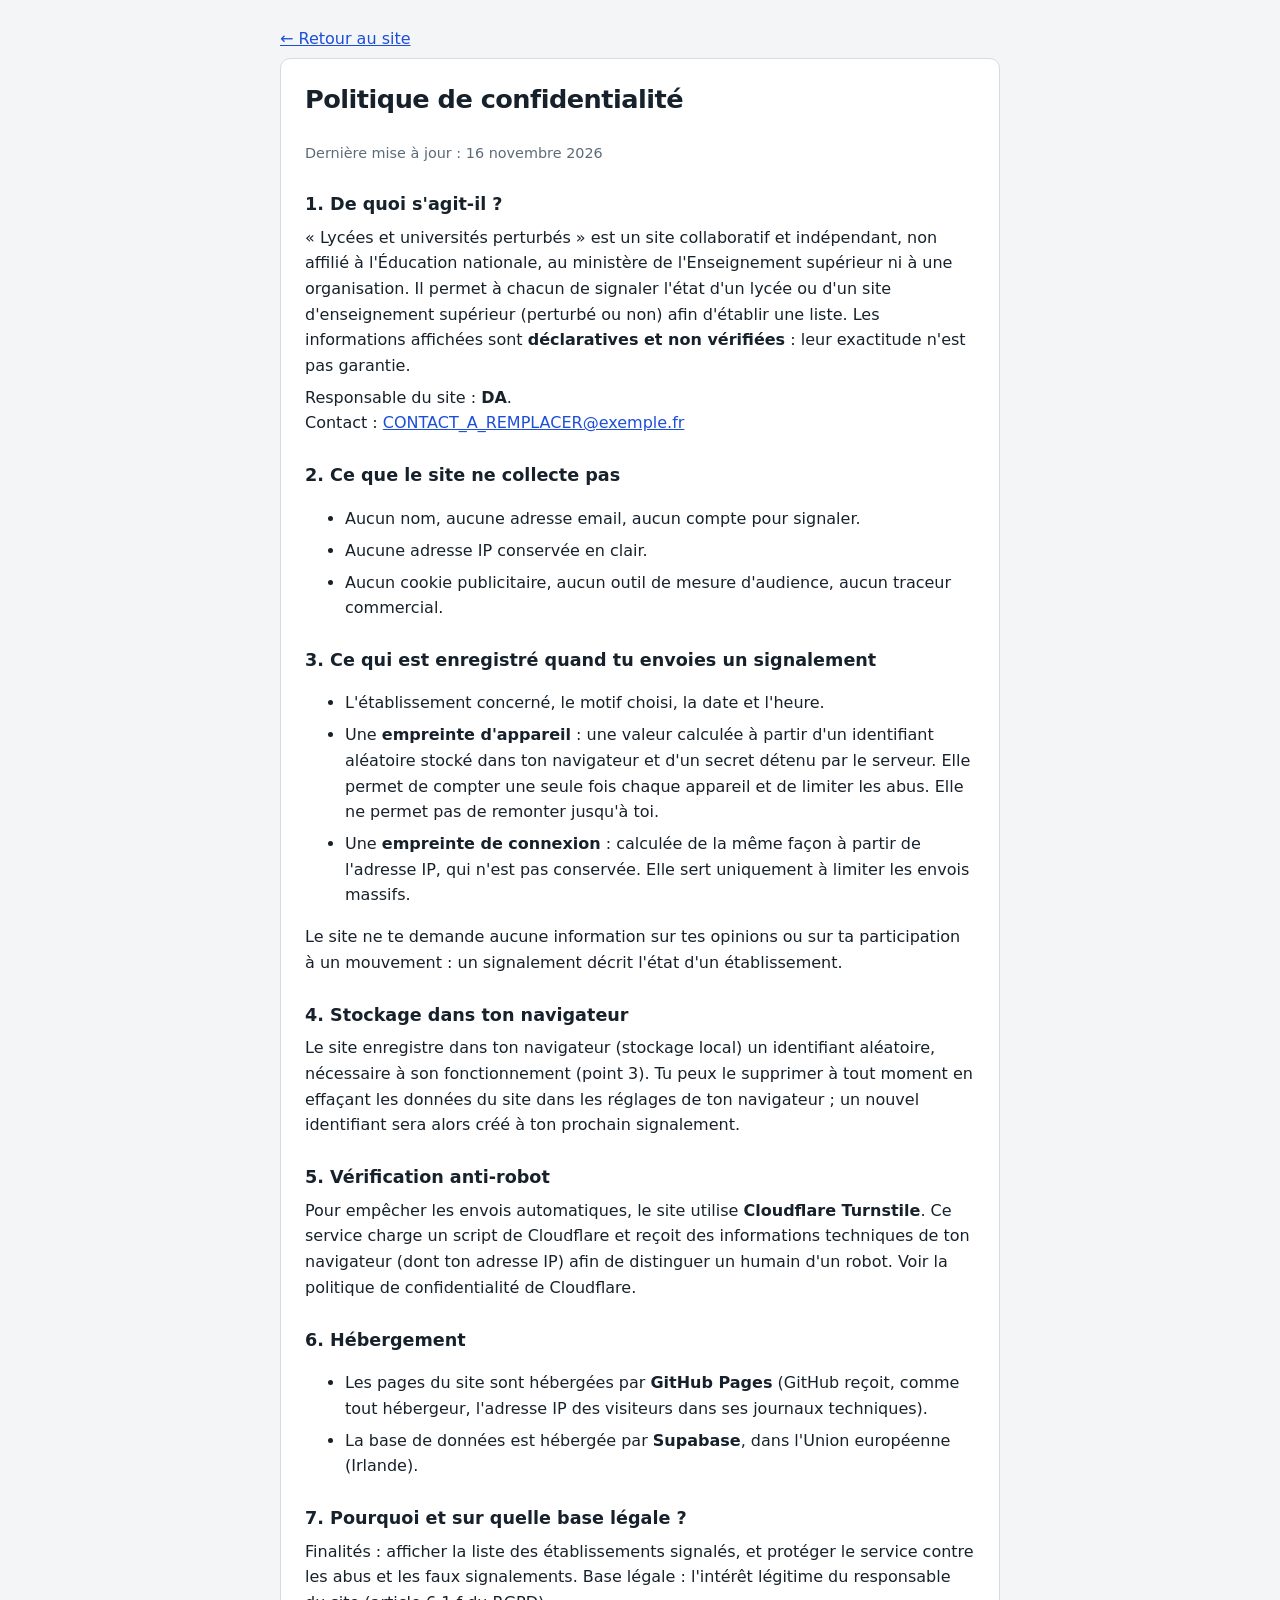
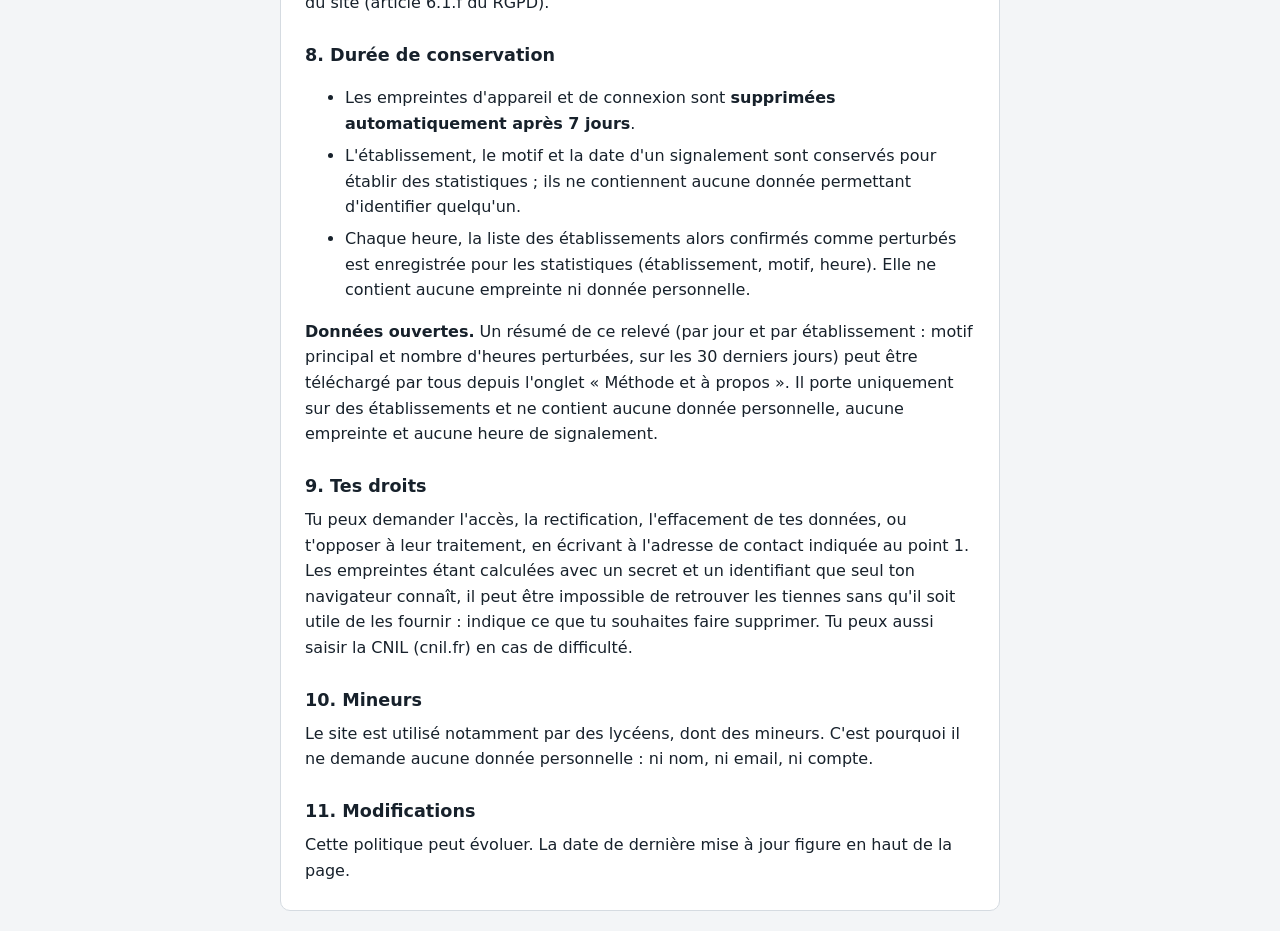
==== confidentialite.html @ 7443cd6a "Add files via upload" ====
<!DOCTYPE html>
<html lang="fr">
<head>
<meta charset="utf-8">
<meta name="viewport" content="width=device-width, initial-scale=1">
<title>Politique de confidentialité – Lycées et universités perturbés</title>
<style>
  :root { --fond: #f3f5f7; --carte: #ffffff; --encre: #17212b; --discret: #5d6b78; --trait: #d5dbe1; --accent: #1d4ed8; }
  * { box-sizing: border-box; }
  body { margin: 0; background: var(--fond); color: var(--encre);
         font: 16px/1.6 system-ui, -apple-system, "Segoe UI", sans-serif; }
  main { max-width: 760px; margin: 0 auto; padding: 1.25rem; }
  article { background: var(--carte); border: 1px solid var(--trait); border-radius: 10px; padding: 1.25rem 1.5rem; }
  h1 { margin-top: 0; font-size: 1.6rem; letter-spacing: -0.02em; }
  h2 { font-size: 1.1rem; margin: 1.6rem 0 .4rem; }
  p, li { margin: .4rem 0; }
  .maj { color: var(--discret); font-size: .9rem; }
  a { color: var(--accent); }
</style>
</head>
<body>
<main>
<p><a href="index.html">← Retour au site</a></p>
<article>
  <h1>Politique de confidentialité</h1>
  <p class="maj">Dernière mise à jour : 16 novembre 2026</p>

  <h2>1. De quoi s'agit-il ?</h2>
  <p>« Lycées et universités perturbés » est un site collaboratif et indépendant, non affilié à l'Éducation nationale, au ministère de l'Enseignement supérieur ni à une organisation. Il permet à chacun de signaler l'état d'un lycée ou d'un site d'enseignement supérieur (perturbé ou non) afin d'établir une liste. Les informations affichées sont <strong>déclaratives et non vérifiées</strong> : leur exactitude n'est pas garantie.</p>
  <p>Responsable du site : <strong>DA</strong>.<br>
  Contact : <a href="mailto:CONTACT_A_REMPLACER@exemple.fr">CONTACT_A_REMPLACER@exemple.fr</a></p>

  <h2>2. Ce que le site ne collecte pas</h2>
  <ul>
    <li>Aucun nom, aucune adresse email, aucun compte pour signaler.</li>
    <li>Aucune adresse IP conservée en clair.</li>
    <li>Aucun cookie publicitaire, aucun outil de mesure d'audience, aucun traceur commercial.</li>
  </ul>

  <h2>3. Ce qui est enregistré quand tu envoies un signalement</h2>
  <ul>
    <li>L'établissement concerné, le motif choisi, la date et l'heure.</li>
    <li>Une <strong>empreinte d'appareil</strong> : une valeur calculée à partir d'un identifiant aléatoire stocké dans ton navigateur et d'un secret détenu par le serveur. Elle permet de compter une seule fois chaque appareil et de limiter les abus. Elle ne permet pas de remonter jusqu'à toi.</li>
    <li>Une <strong>empreinte de connexion</strong> : calculée de la même façon à partir de l'adresse IP, qui n'est pas conservée. Elle sert uniquement à limiter les envois massifs.</li>
  </ul>
  <p>Le site ne te demande aucune information sur tes opinions ou sur ta participation à un mouvement : un signalement décrit l'état d'un établissement.</p>

  <h2>4. Stockage dans ton navigateur</h2>
  <p>Le site enregistre dans ton navigateur (stockage local) un identifiant aléatoire, nécessaire à son fonctionnement (point 3). Tu peux le supprimer à tout moment en effaçant les données du site dans les réglages de ton navigateur ; un nouvel identifiant sera alors créé à ton prochain signalement.</p>

  <h2>5. Vérification anti-robot</h2>
  <p>Pour empêcher les envois automatiques, le site utilise <strong>Cloudflare Turnstile</strong>. Ce service charge un script de Cloudflare et reçoit des informations techniques de ton navigateur (dont ton adresse IP) afin de distinguer un humain d'un robot. Voir la politique de confidentialité de Cloudflare.</p>

  <h2>6. Hébergement</h2>
  <ul>
    <li>Les pages du site sont hébergées par <strong>GitHub Pages</strong> (GitHub reçoit, comme tout hébergeur, l'adresse IP des visiteurs dans ses journaux techniques).</li>
    <li>La base de données est hébergée par <strong>Supabase</strong>, dans l'Union européenne (Irlande).</li>
  </ul>

  <h2>7. Pourquoi et sur quelle base légale ?</h2>
  <p>Finalités : afficher la liste des établissements signalés, et protéger le service contre les abus et les faux signalements. Base légale : l'intérêt légitime du responsable du site (article 6.1.f du RGPD).</p>

  <h2>8. Durée de conservation</h2>
  <ul>
    <li>Les empreintes d'appareil et de connexion sont <strong>supprimées automatiquement après 7 jours</strong>.</li>
    <li>L'établissement, le motif et la date d'un signalement sont conservés pour établir des statistiques ; ils ne contiennent aucune donnée permettant d'identifier quelqu'un.</li>
    <li>Chaque heure, la liste des établissements alors confirmés comme perturbés est enregistrée pour les statistiques (établissement, motif, heure). Elle ne contient aucune empreinte ni donnée personnelle.</li>
  </ul>
  <p><strong>Données ouvertes.</strong> Un résumé de ce relevé (par jour et par établissement : motif principal et nombre d'heures perturbées, sur les 30 derniers jours) peut être téléchargé par tous depuis l'onglet « Méthode et à propos ». Il porte uniquement sur des établissements et ne contient aucune donnée personnelle, aucune empreinte et aucune heure de signalement.</p>

  <h2>9. Tes droits</h2>
  <p>Tu peux demander l'accès, la rectification, l'effacement de tes données, ou t'opposer à leur traitement, en écrivant à l'adresse de contact indiquée au point 1. Les empreintes étant calculées avec un secret et un identifiant que seul ton navigateur connaît, il peut être impossible de retrouver les tiennes sans qu'il soit utile de les fournir : indique ce que tu souhaites faire supprimer. Tu peux aussi saisir la CNIL (cnil.fr) en cas de difficulté.</p>

  <h2>10. Mineurs</h2>
  <p>Le site est utilisé notamment par des lycéens, dont des mineurs. C'est pourquoi il ne demande aucune donnée personnelle : ni nom, ni email, ni compte.</p>

  <h2>11. Modifications</h2>
  <p>Cette politique peut évoluer. La date de dernière mise à jour figure en haut de la page.</p>
</article>
</main>
</body>
</html>
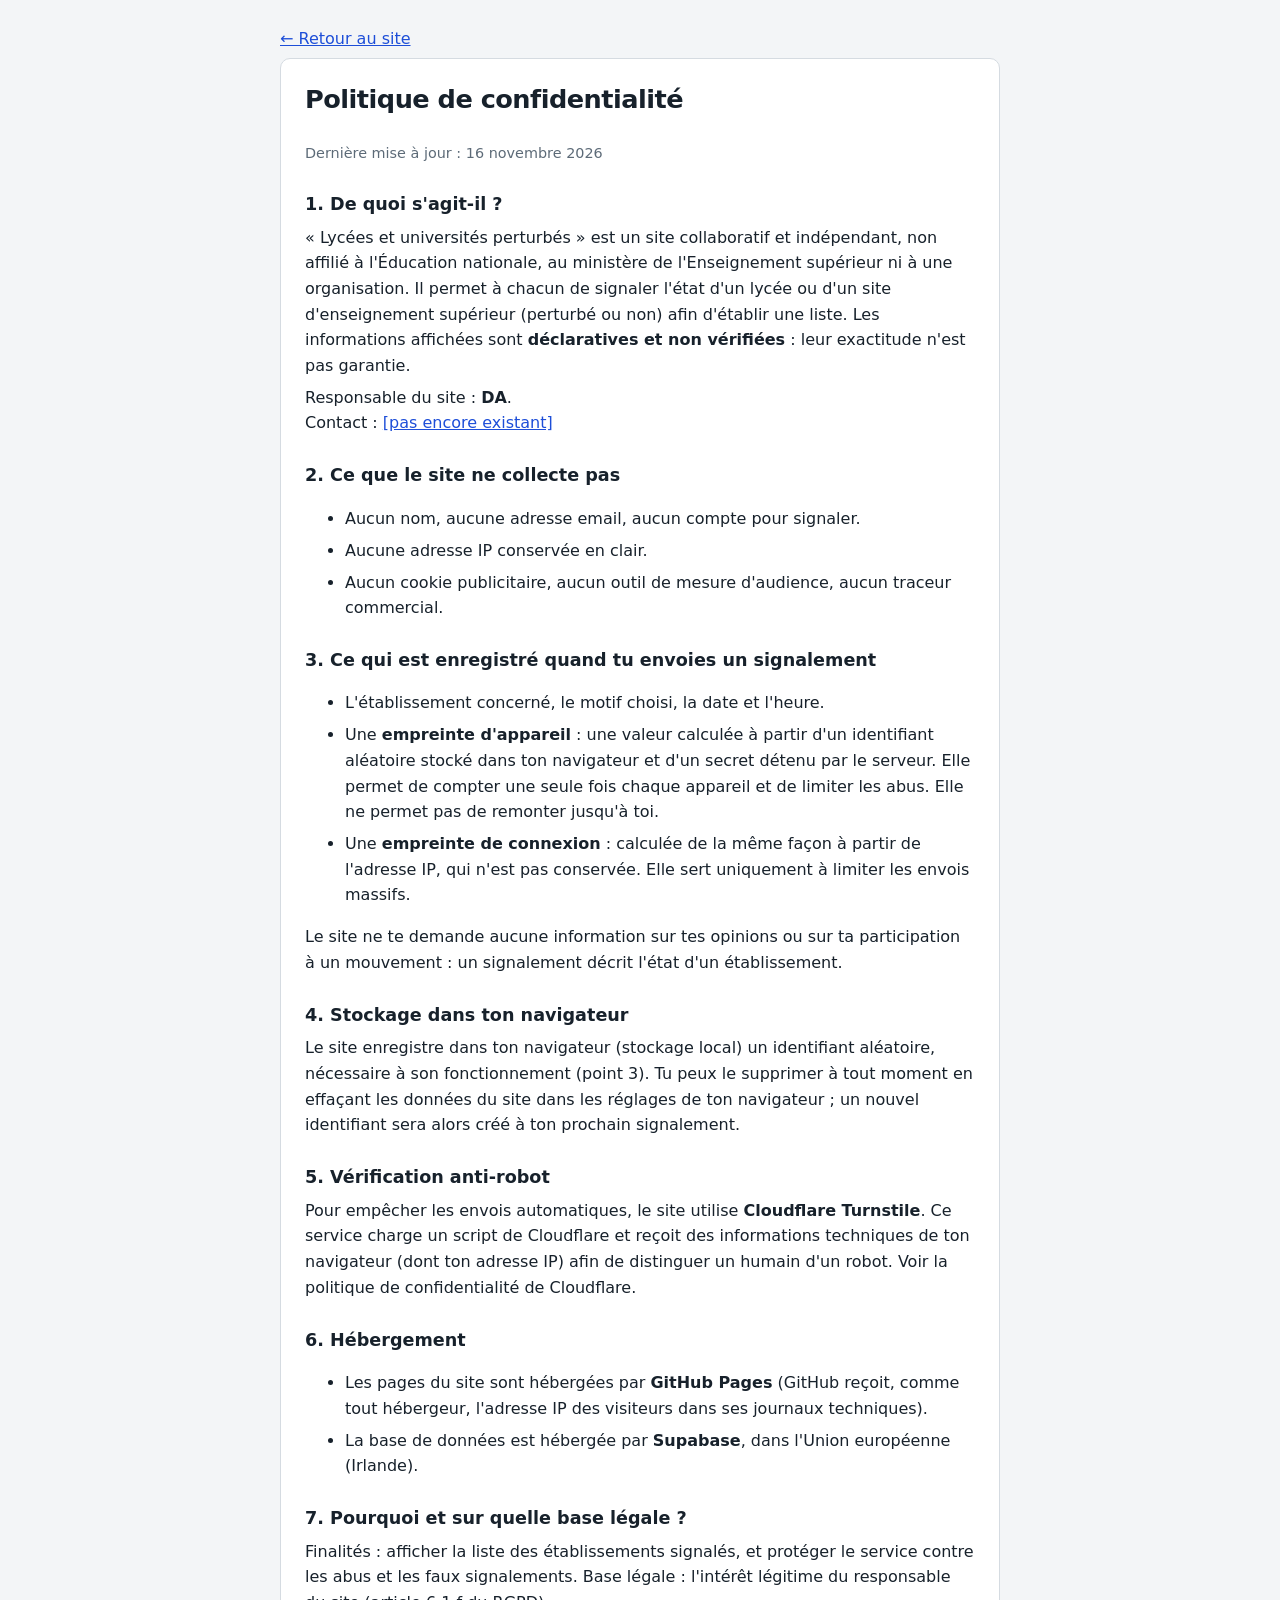
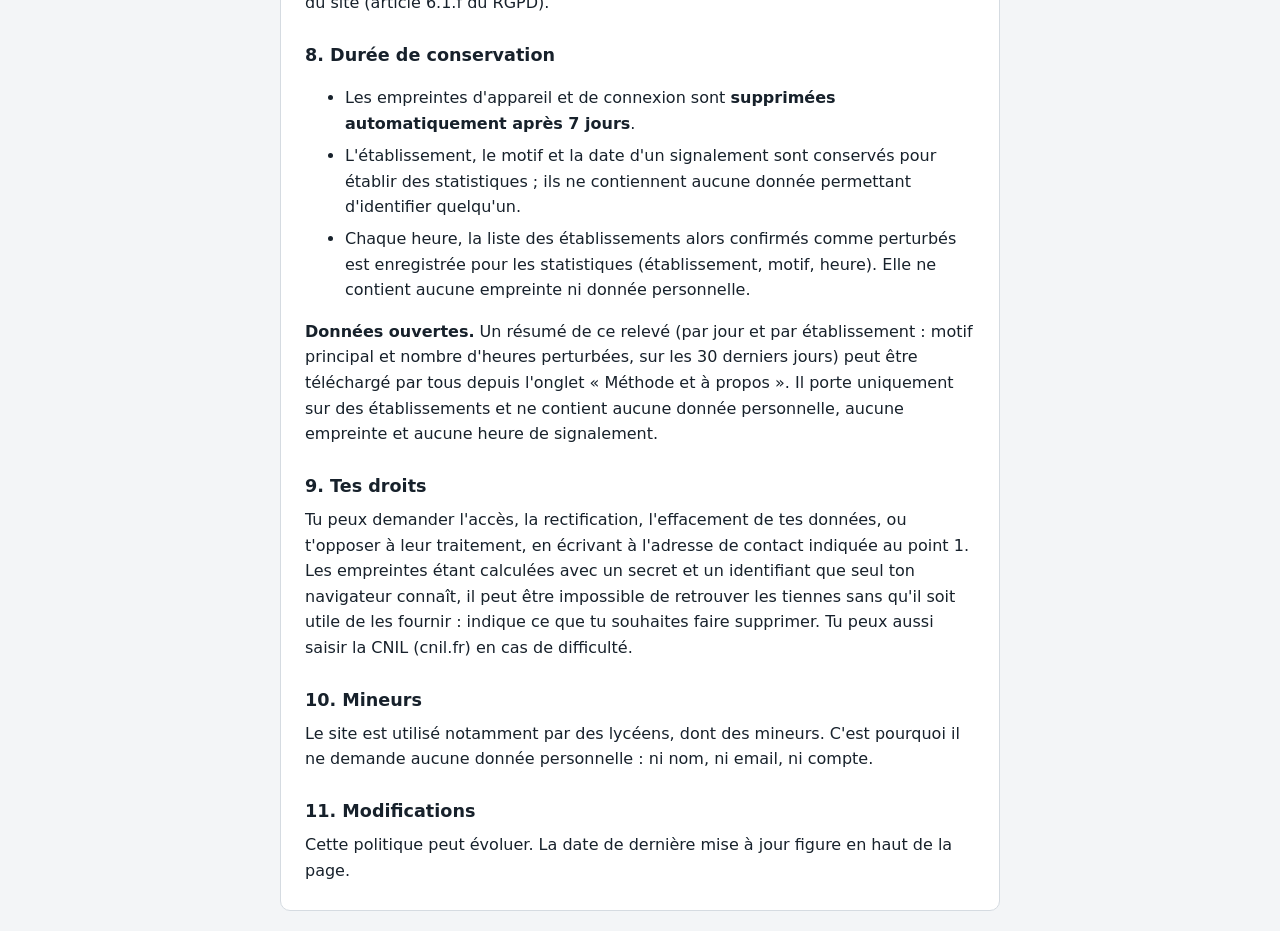
==== commit 4afa9efb: "Update confidentialite.html" ====
--- a/confidentialite.html
+++ b/confidentialite.html
@@ -28,7 +28,7 @@
   <h2>1. De quoi s'agit-il ?</h2>
   <p>« Lycées et universités perturbés » est un site collaboratif et indépendant, non affilié à l'Éducation nationale, au ministère de l'Enseignement supérieur ni à une organisation. Il permet à chacun de signaler l'état d'un lycée ou d'un site d'enseignement supérieur (perturbé ou non) afin d'établir une liste. Les informations affichées sont <strong>déclaratives et non vérifiées</strong> : leur exactitude n'est pas garantie.</p>
   <p>Responsable du site : <strong>DA</strong>.<br>
-  Contact : <a href="mailto:CONTACT_A_REMPLACER@exemple.fr">CONTACT_A_REMPLACER@exemple.fr</a></p>
+  Contact : <a href="mailto:CONTACT_A_REMPLACER@exemple.fr">[pas encore existant]</a></p>
 
   <h2>2. Ce que le site ne collecte pas</h2>
   <ul>
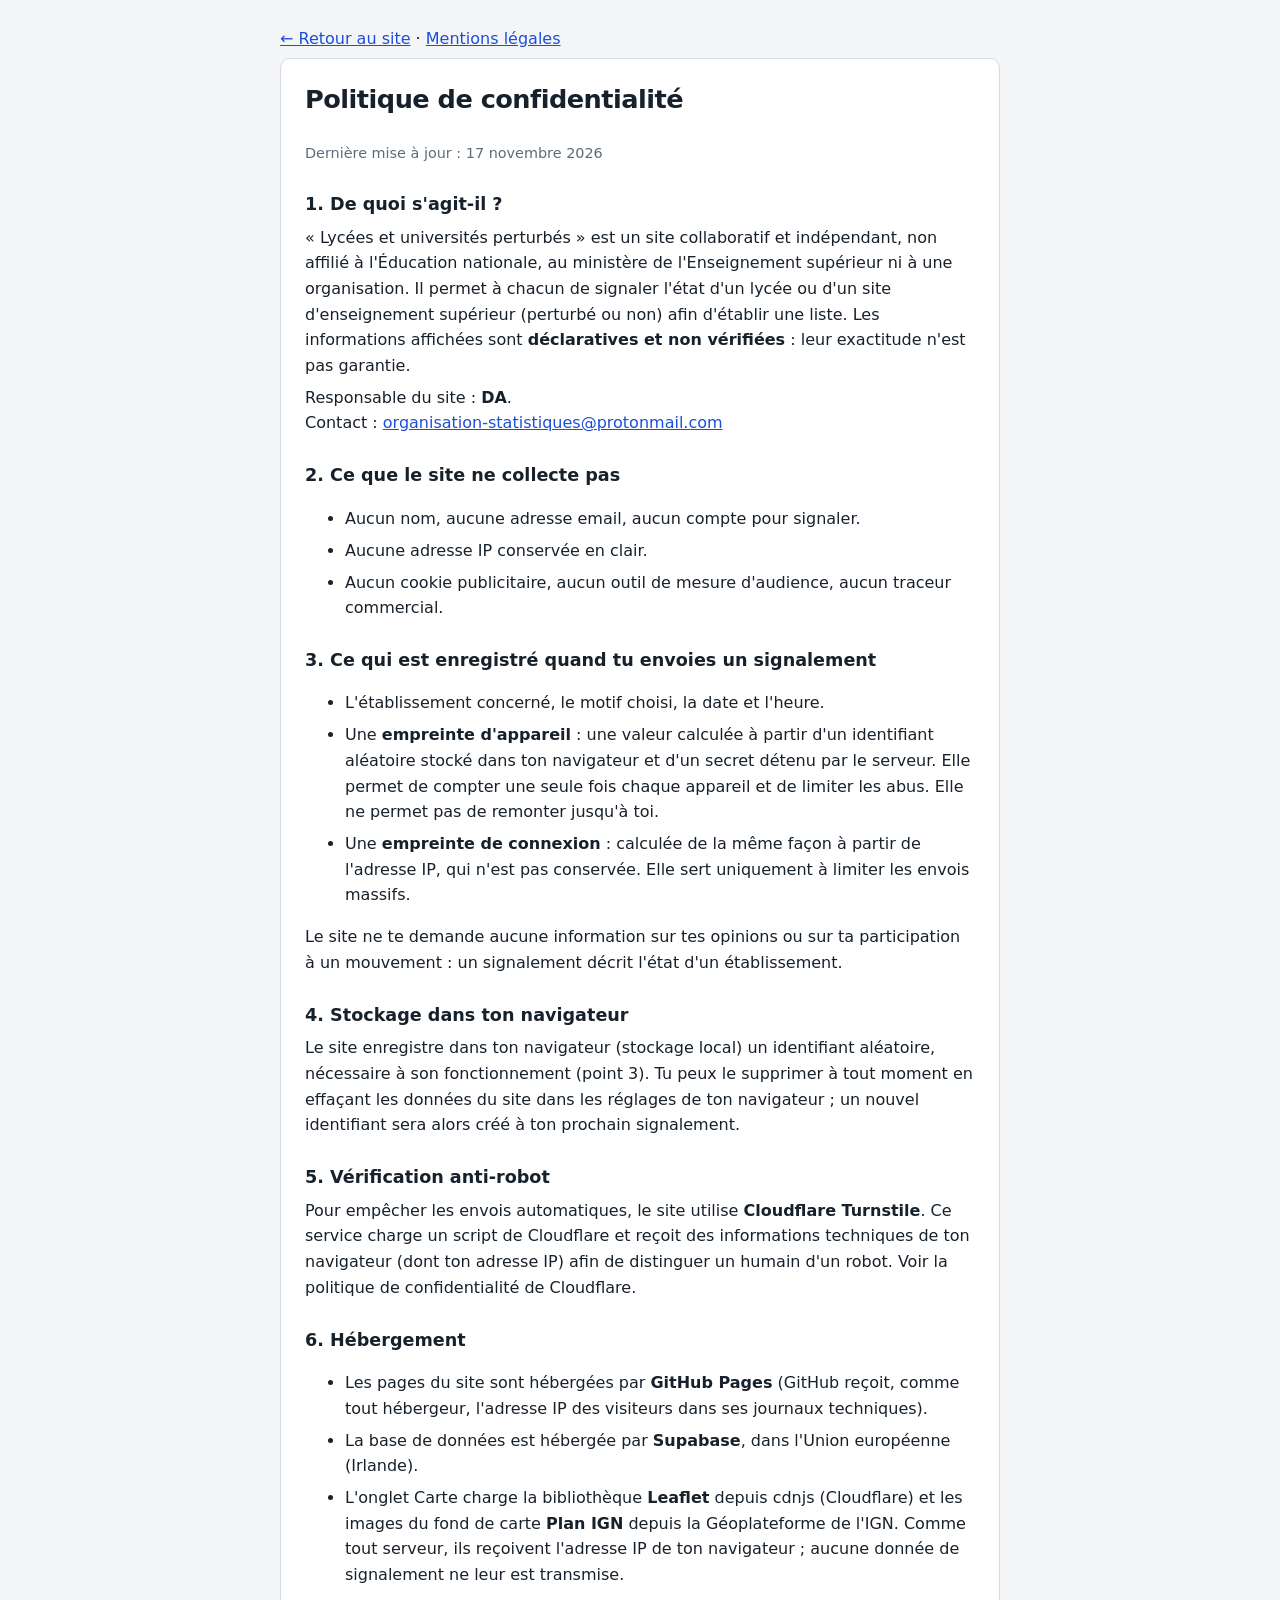
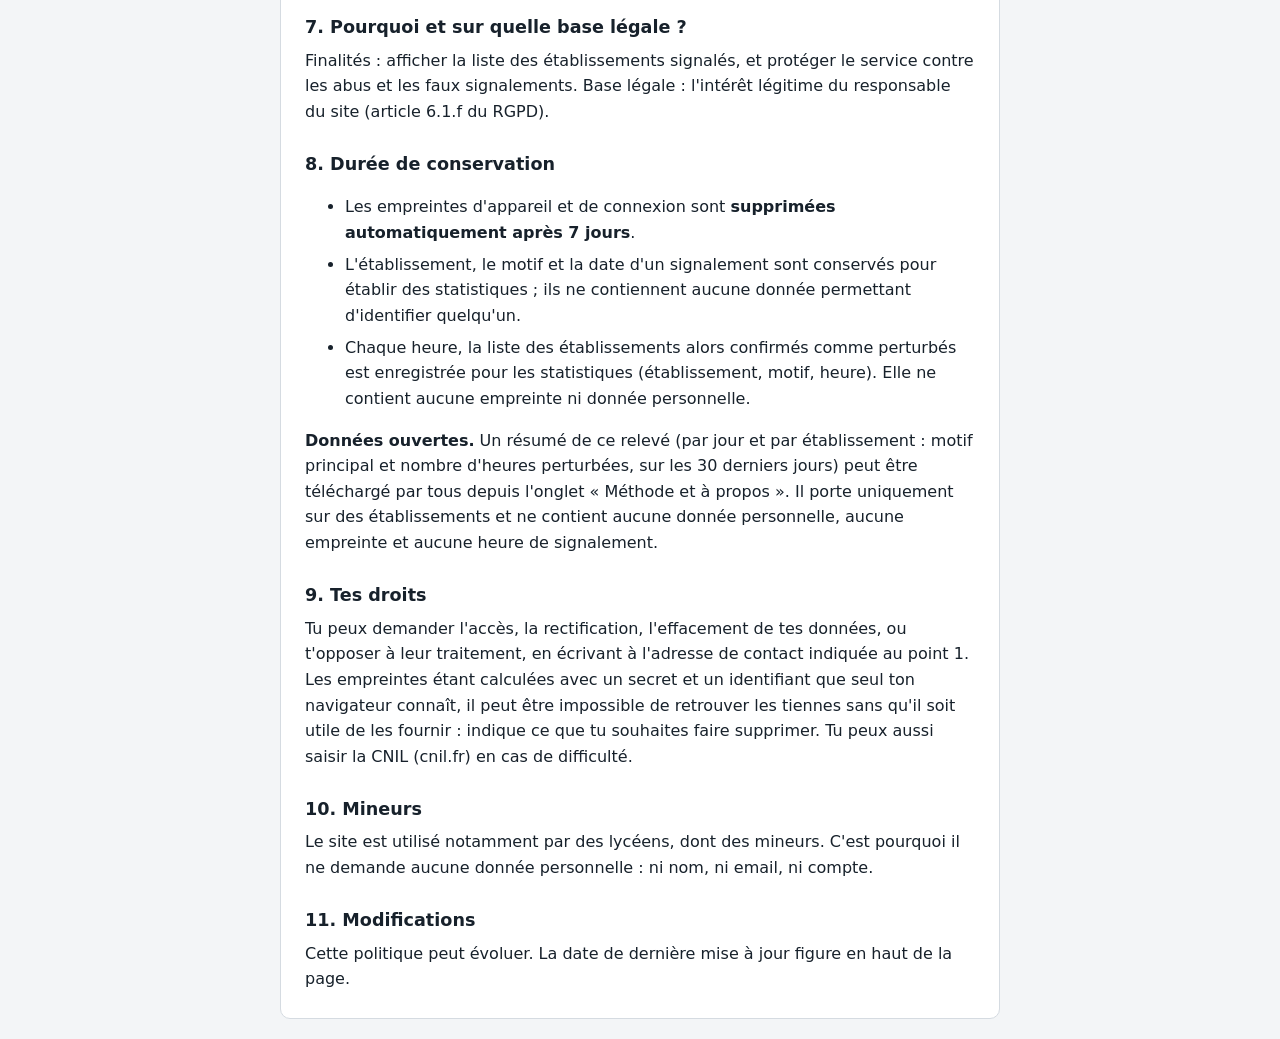
==== commit a3ce9fe0: "Add files via upload" ====
--- a/confidentialite.html
+++ b/confidentialite.html
@@ -20,15 +20,15 @@
 </head>
 <body>
 <main>
-<p><a href="index.html">← Retour au site</a></p>
+<p><a href="index.html">← Retour au site</a> · <a href="mentions-legales.html">Mentions légales</a></p>
 <article>
   <h1>Politique de confidentialité</h1>
-  <p class="maj">Dernière mise à jour : 16 novembre 2026</p>
+  <p class="maj">Dernière mise à jour : 17 novembre 2026</p>
 
   <h2>1. De quoi s'agit-il ?</h2>
   <p>« Lycées et universités perturbés » est un site collaboratif et indépendant, non affilié à l'Éducation nationale, au ministère de l'Enseignement supérieur ni à une organisation. Il permet à chacun de signaler l'état d'un lycée ou d'un site d'enseignement supérieur (perturbé ou non) afin d'établir une liste. Les informations affichées sont <strong>déclaratives et non vérifiées</strong> : leur exactitude n'est pas garantie.</p>
   <p>Responsable du site : <strong>DA</strong>.<br>
-  Contact : <a href="mailto:CONTACT_A_REMPLACER@exemple.fr">[pas encore existant]</a></p>
+  Contact : <a href="mailto:organisation-statistiques@protonmail.com">organisation-statistiques@protonmail.com</a></p>
 
   <h2>2. Ce que le site ne collecte pas</h2>
   <ul>
@@ -55,6 +55,7 @@
   <ul>
     <li>Les pages du site sont hébergées par <strong>GitHub Pages</strong> (GitHub reçoit, comme tout hébergeur, l'adresse IP des visiteurs dans ses journaux techniques).</li>
     <li>La base de données est hébergée par <strong>Supabase</strong>, dans l'Union européenne (Irlande).</li>
+    <li>L'onglet Carte charge la bibliothèque <strong>Leaflet</strong> depuis cdnjs (Cloudflare) et les images du fond de carte <strong>Plan IGN</strong> depuis la Géoplateforme de l'IGN. Comme tout serveur, ils reçoivent l'adresse IP de ton navigateur ; aucune donnée de signalement ne leur est transmise.</li>
   </ul>
 
   <h2>7. Pourquoi et sur quelle base légale ?</h2>
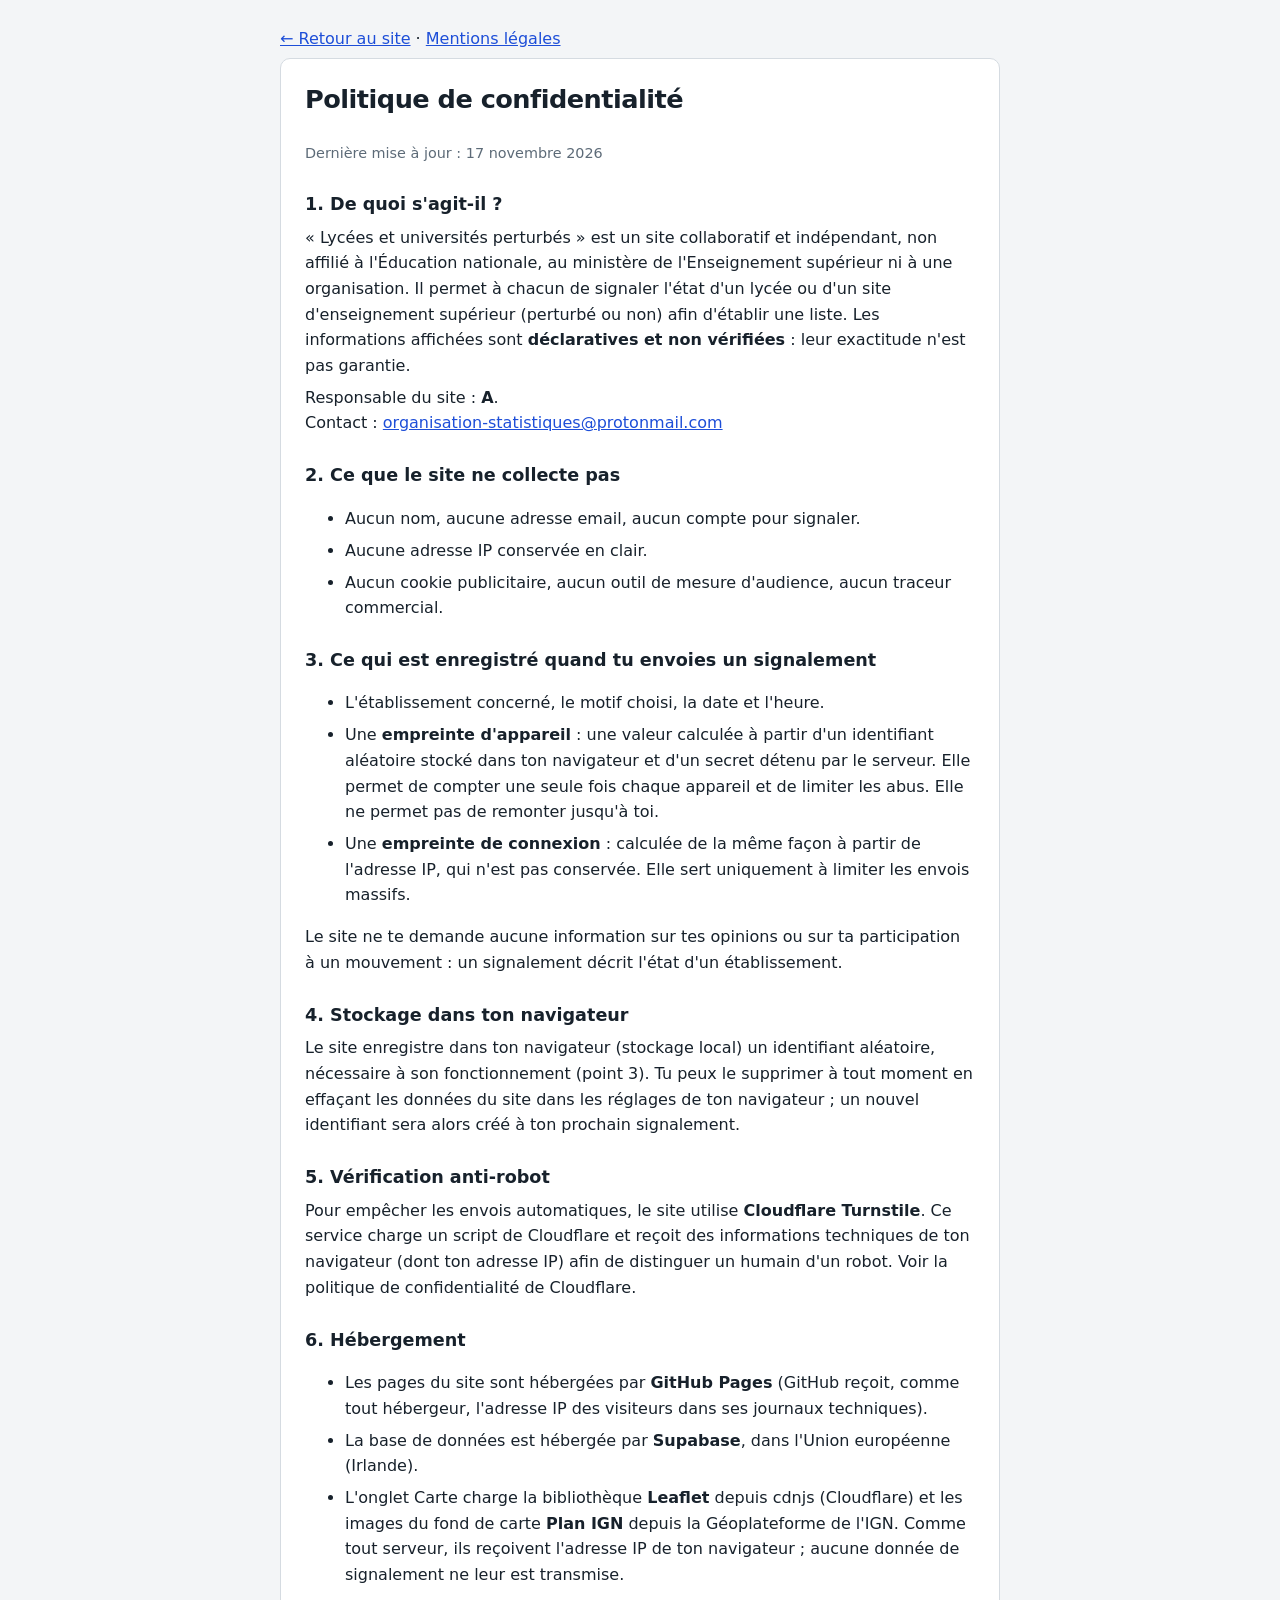
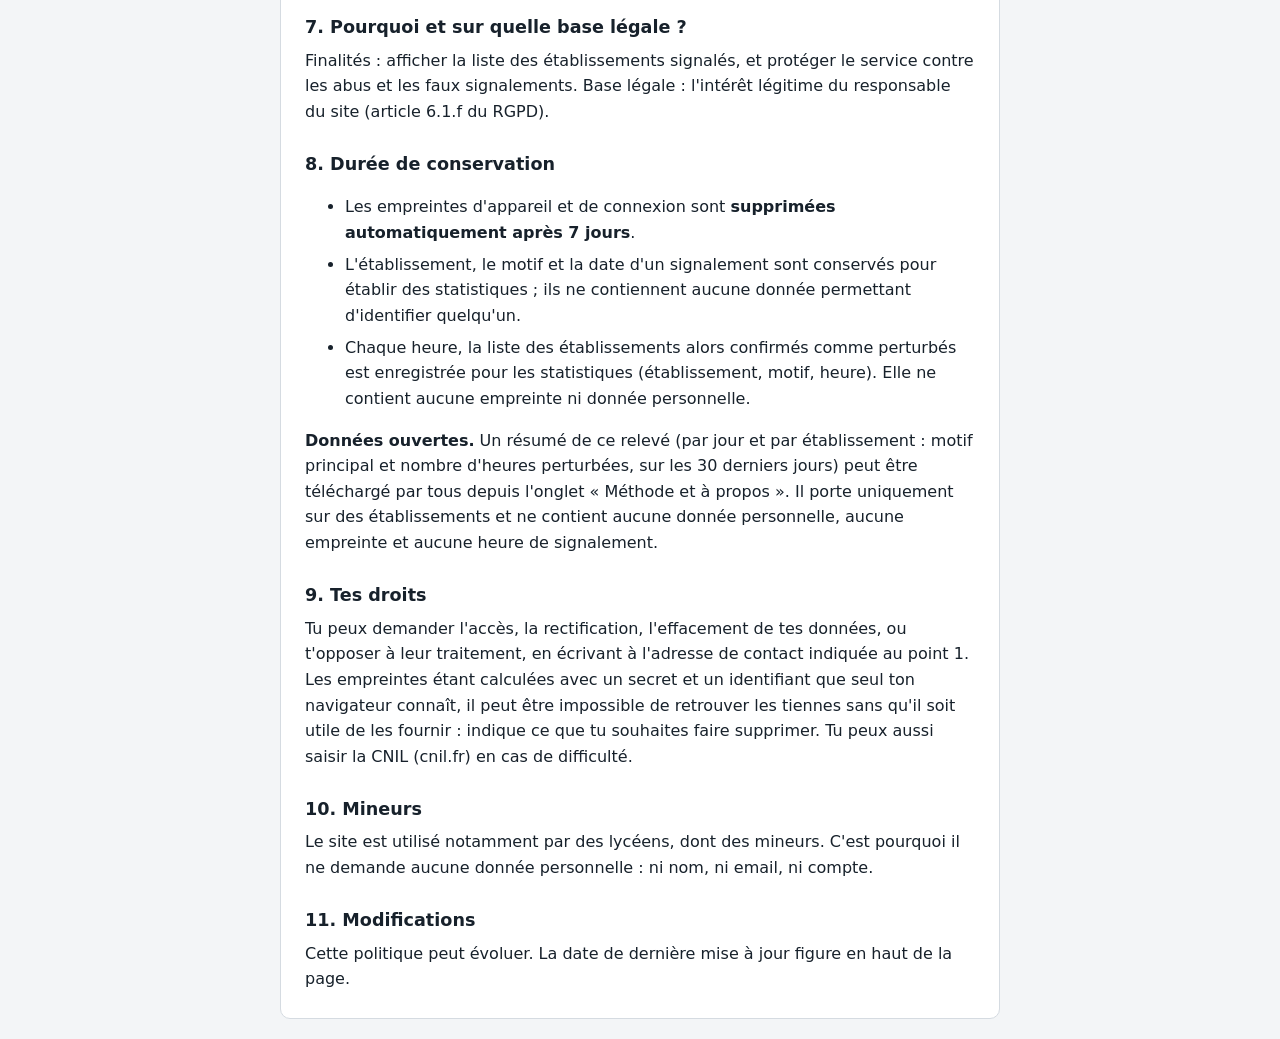
==== commit 9a449c58: "Update confidentialite.html" ====
--- a/confidentialite.html
+++ b/confidentialite.html
@@ -27,7 +27,7 @@
 
   <h2>1. De quoi s'agit-il ?</h2>
   <p>« Lycées et universités perturbés » est un site collaboratif et indépendant, non affilié à l'Éducation nationale, au ministère de l'Enseignement supérieur ni à une organisation. Il permet à chacun de signaler l'état d'un lycée ou d'un site d'enseignement supérieur (perturbé ou non) afin d'établir une liste. Les informations affichées sont <strong>déclaratives et non vérifiées</strong> : leur exactitude n'est pas garantie.</p>
-  <p>Responsable du site : <strong>DA</strong>.<br>
+  <p>Responsable du site : <strong>A</strong>.<br>
   Contact : <a href="mailto:organisation-statistiques@protonmail.com">organisation-statistiques@protonmail.com</a></p>
 
   <h2>2. Ce que le site ne collecte pas</h2>
